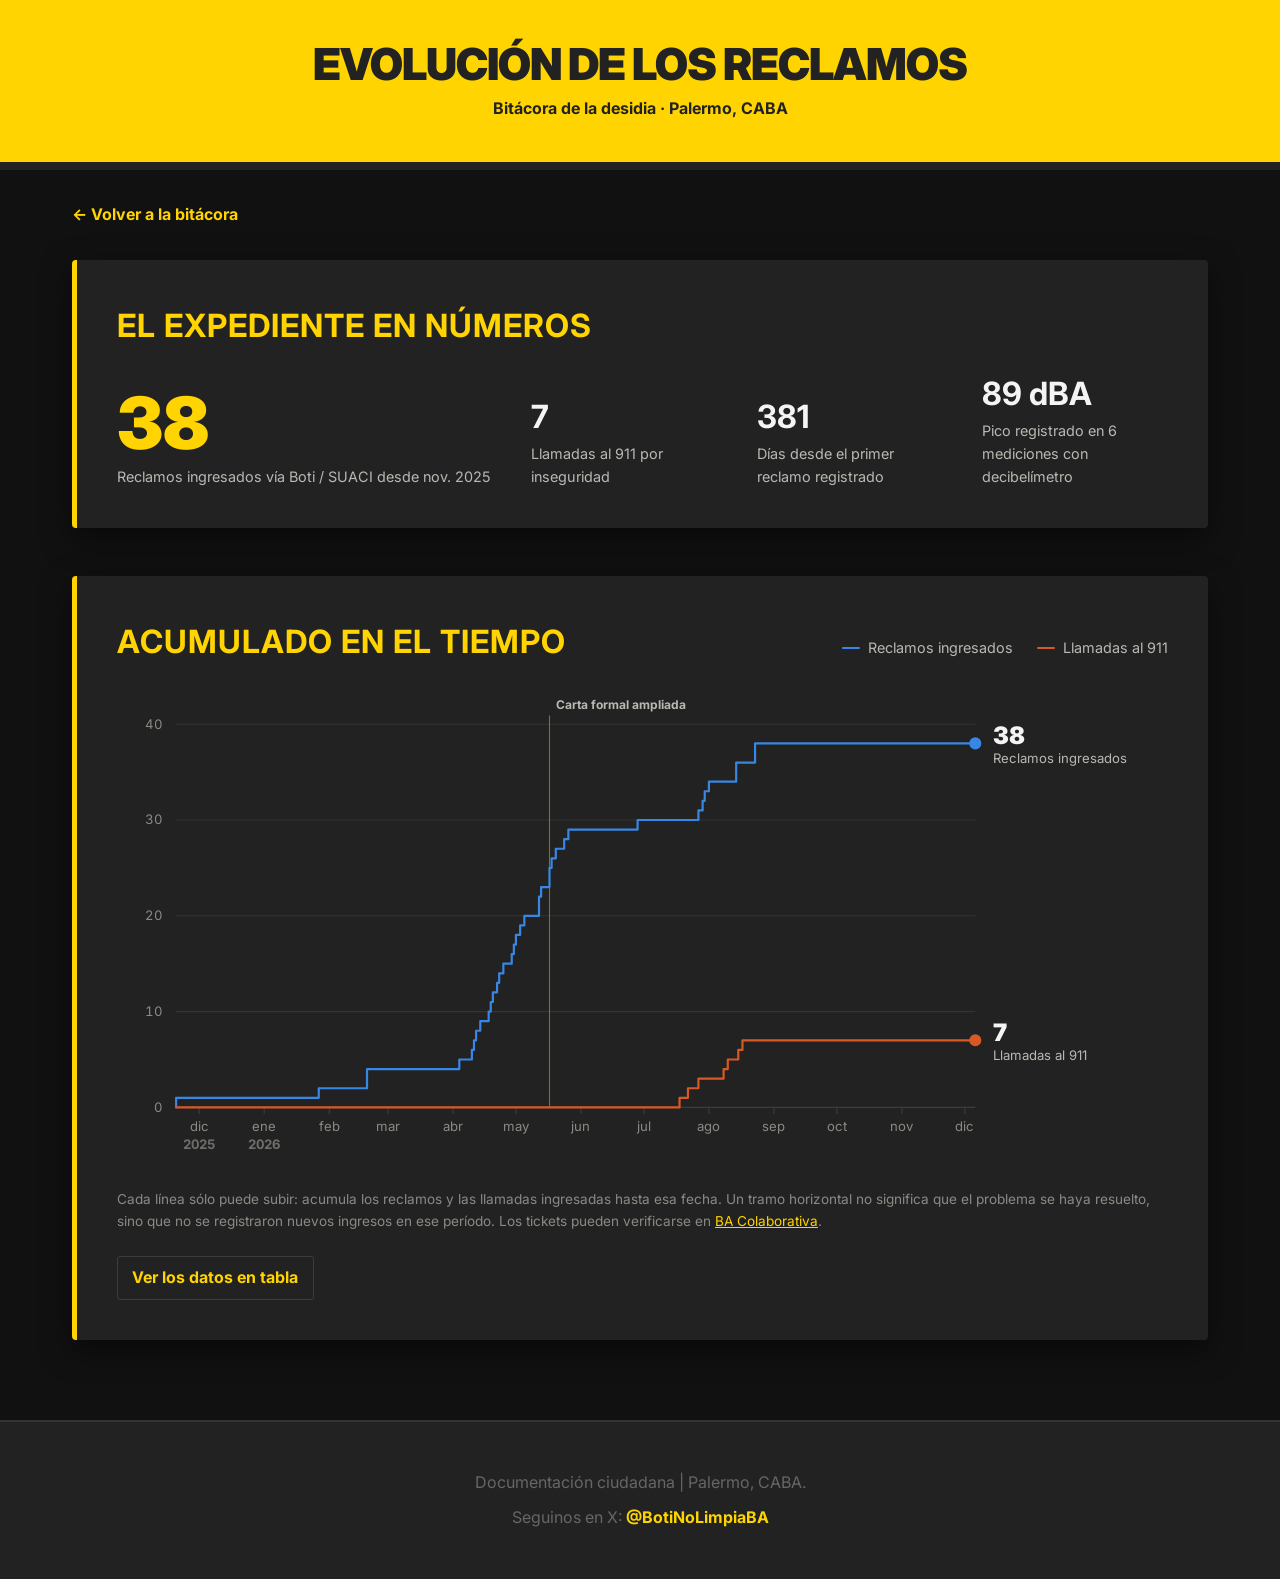
==== evolucion.html @ c47287e2 "add evolucion.html: cumulative claims and 911 calls chart Separate view so the main logbook stays un" ====
<!DOCTYPE html>
<html lang="es">
<head>
    <meta charset="UTF-8">
    <meta name="viewport" content="width=device-width, initial-scale=1.0">
    <title>Evolución de los reclamos | BotiNoLimpia</title>
    <meta name="description" content="Evolución acumulada de los reclamos ingresados ante el Gobierno de la Ciudad y de las llamadas al 911 por inseguridad en torno a los contenedores.">
    <link href="https://fonts.googleapis.com/css2?family=Inter:wght@400;700;900&display=swap" rel="stylesheet">
    <link rel="stylesheet" href="css/style.css?v=20260824">
    <style>
        .viz-root {
            /* Slots categoricos validados para superficie oscura #222222
               (validate_palette.js --mode dark: todos los checks PASS) */
            --series-1: #3987e5;
            --series-2: #d95926;
            --surface-1: #222222;
            --grid: #333333;
            --text-secondary: #b9b9b3;
            --text-muted: #8a8a84;
        }

        .subhead {
            background-color: var(--caba-yellow);
            color: var(--caba-black);
            padding: 2.5rem 2rem;
            text-align: center;
            border-bottom: 8px solid var(--caba-black);
        }
        .subhead h1 {
            font-size: 2.75rem;
            font-weight: 900;
            letter-spacing: -1px;
            text-transform: uppercase;
            line-height: 1.1;
        }
        .subhead p { font-weight: 700; margin-top: 0.5rem; }
        .back-link {
            display: inline-block;
            margin-bottom: 2rem;
            color: var(--caba-yellow);
            text-decoration: none;
            font-weight: 700;
        }
        .back-link:hover { text-decoration: underline; }

        /* --- Cifras --- */
        .stats { display: flex; flex-wrap: wrap; gap: 2.5rem; align-items: flex-end; }
        .hero-figure { flex: 0 0 auto; }
        .hero-figure .value {
            font-size: 4.5rem;
            font-weight: 900;
            line-height: 1;
            color: var(--caba-yellow);
        }
        .stat { flex: 1 1 150px; min-width: 150px; }
        .stat .value { font-size: 2rem; font-weight: 700; line-height: 1.2; }
        .label { color: var(--text-secondary); font-size: 0.9rem; margin-top: 0.35rem; }

        /* --- Grafico --- */
        .chart-head {
            display: flex; flex-wrap: wrap; gap: 1rem;
            justify-content: space-between; align-items: baseline;
            margin-bottom: 1.25rem;
        }
        .legend { display: flex; gap: 1.5rem; flex-wrap: wrap; }
        .legend-item {
            display: inline-flex; align-items: center; gap: 0.5rem;
            color: var(--text-secondary); font-size: 0.9rem;
        }
        .chart-wrap { position: relative; }
        #chart { width: 100%; height: auto; display: block; overflow: visible; }
        #chart:focus-visible { outline: 2px solid var(--caba-yellow); outline-offset: 4px; }

        .grid-line { stroke: var(--grid); stroke-width: 1; }
        .axis-rule { stroke: #3d3d3d; stroke-width: 1; }
        .tick { fill: var(--text-muted); font-size: 12px; font-variant-numeric: tabular-nums; }
        .tick-y { text-anchor: end; }
        .tick-x { text-anchor: middle; }
        .tick-year { fill: #6f6f6a; font-weight: 700; }

        .milestone-rule { stroke: var(--caba-yellow); stroke-width: 1; opacity: 0.45; }
        .milestone-label { fill: var(--text-secondary); font-size: 11px; font-weight: 700; }

        .serie-line { fill: none; stroke-width: 2; stroke-linejoin: round; stroke-linecap: round; }
        .serie-dot { stroke: var(--surface-1); stroke-width: 2; }
        .hover-dot { stroke: var(--surface-1); stroke-width: 2; pointer-events: none; }
        .s1 { stroke: var(--series-1); }
        .s1.serie-dot, .s1.hover-dot { fill: var(--series-1); }
        .s2 { stroke: var(--series-2); }
        .s2.serie-dot, .s2.hover-dot { fill: var(--series-2); }

        .end-value { fill: var(--text-light); font-size: 22px; font-weight: 900; }
        .end-label { fill: var(--text-secondary); font-size: 12px; }
        .crosshair { stroke: #5a5a55; stroke-width: 1; pointer-events: none; }
        .hit-area { cursor: crosshair; }

        #tooltip {
            position: absolute; top: 0; pointer-events: none;
            background: #111111; border: 1px solid #3d3d3d; border-radius: 4px;
            padding: 0.6rem 0.75rem; font-size: 0.85rem; min-width: 150px;
            box-shadow: 0 6px 18px rgba(0,0,0,0.6);
        }
        .tt-date { color: var(--text-muted); font-size: 0.78rem; margin-bottom: 0.4rem; }
        .tt-row { display: flex; align-items: center; gap: 0.45rem; line-height: 1.7; }
        .tt-row strong { font-size: 1rem; font-variant-numeric: tabular-nums; }
        .tt-row span { color: var(--text-secondary); }

        .chart-note { color: var(--text-muted); font-size: 0.85rem; margin-top: 1.25rem; }
        .table-toggle {
            margin-top: 1.5rem; background: none; font: inherit; font-weight: 700;
            color: var(--caba-yellow); border: 1px solid #3d3d3d; border-radius: 3px;
            padding: 0.5rem 0.9rem; cursor: pointer;
        }
        .table-toggle:hover { border-color: var(--caba-yellow); }
        #evolucion-table .num { text-align: right; font-variant-numeric: tabular-nums; }
        #chart-error { color: var(--glitch-red); font-weight: 700; }

        @media (max-width: 700px) {
            .subhead h1 { font-size: 1.9rem; }
            .hero-figure .value { font-size: 3.25rem; }
        }
    </style>
</head>
<body>
    <header class="subhead">
        <h1>Evolución de los reclamos</h1>
        <p>Bitácora de la desidia · Palermo, CABA</p>
    </header>

    <main class="container viz-root">
        <a class="back-link" href="index.html">← Volver a la bitácora</a>

        <section class="card">
            <h3>El expediente en números</h3>
            <div class="stats">
                <div class="hero-figure">
                    <div class="value" id="hero-value">—</div>
                    <div class="label">Reclamos ingresados vía Boti / SUACI desde nov. 2025</div>
                </div>
                <div class="stat">
                    <div class="value" id="stat-911">—</div>
                    <div class="label">Llamadas al 911 por inseguridad</div>
                </div>
                <div class="stat">
                    <div class="value" id="stat-dias">—</div>
                    <div class="label">Días desde el primer reclamo registrado</div>
                </div>
                <div class="stat">
                    <div class="value" id="stat-dba">—</div>
                    <div class="label" id="stat-dba-label">Pico registrado con decibelímetro</div>
                </div>
            </div>
        </section>

        <section class="card">
            <div class="chart-head">
                <h3 style="margin-bottom:0">Acumulado en el tiempo</h3>
                <div class="legend" id="legend"></div>
            </div>

            <div class="chart-wrap">
                <svg id="chart" role="img" tabindex="0"
                     aria-label="Gráfico acumulado de reclamos ingresados y llamadas al 911 desde noviembre de 2025. Use las flechas izquierda y derecha para recorrer las fechas."></svg>
                <div id="tooltip" role="status" aria-live="polite" aria-hidden="true" hidden></div>
            </div>

            <p id="chart-error" hidden>No se pudieron cargar los datos de la bitácora.</p>

            <p class="chart-note">
                Cada línea sólo puede subir: acumula los reclamos y las llamadas ingresadas hasta esa fecha.
                Un tramo horizontal no significa que el problema se haya resuelto, sino que no se registraron
                nuevos ingresos en ese período. Los tickets pueden verificarse en
                <a href="https://bacolaborativa.buenosaires.gob.ar/" target="_blank" style="color: var(--caba-yellow)">BA Colaborativa</a>.
            </p>

            <button class="table-toggle" id="table-toggle" aria-expanded="false" aria-controls="evolucion-table">
                Ver los datos en tabla
            </button>

            <div class="table-responsive" id="evolucion-table" hidden>
                <table>
                    <caption class="visually-hidden">Reclamos y llamadas al 911 por mes, con su acumulado</caption>
                    <thead>
                        <tr>
                            <th scope="col">Mes</th>
                            <th scope="col">Reclamos</th>
                            <th scope="col">Acum.</th>
                            <th scope="col">Llamadas 911</th>
                            <th scope="col">Acum.</th>
                        </tr>
                    </thead>
                    <tbody id="evolucion-body"></tbody>
                </table>
            </div>
        </section>
    </main>

    <footer>
        <p>Documentación ciudadana | Palermo, CABA.</p>
        <p style="margin-top: 10px;">Seguinos en X: <a href="https://x.com/BotiNoLimpiaBA" target="_blank" style="color: var(--caba-yellow); text-decoration: none; font-weight: bold;">@BotiNoLimpiaBA</a></p>
    </footer>

    <script src="js/evolucion.js?v=20260824"></script>
    <script>
        const toggle = document.getElementById('table-toggle');
        const tableWrap = document.getElementById('evolucion-table');
        toggle.addEventListener('click', () => {
            const open = tableWrap.hidden;
            tableWrap.hidden = !open;
            toggle.setAttribute('aria-expanded', String(open));
            toggle.textContent = open ? 'Ocultar la tabla' : 'Ver los datos en tabla';
        });
    </script>
</body>
</html>
---- css/style.css ----
:root {
    --caba-yellow: #FFD400;
    --caba-black: #222222;
    --bg-dark: #111111;
    --text-light: #F4F4F4;
    --glitch-red: #ff003c;
    --glitch-blue: #00e5ff;
}

* {
    box-sizing: border-box;
    margin: 0;
    padding: 0;
}

body {
    font-family: 'Inter', sans-serif;
    background-color: var(--bg-dark);
    color: var(--text-light);
    line-height: 1.6;
}

.container {
    max-width: 1200px;
    margin: 0 auto;
    padding: 2rem;
}

/* Header & Hero */
.hero {
    background-color: var(--caba-yellow);
    color: var(--caba-black);
    text-align: center;
    padding: 4rem 2rem;
    position: relative;
    overflow: hidden;
    border-bottom: 8px solid var(--caba-black);
}

.logo-container {
    margin-bottom: 2rem;
}

.logo {
    max-width: 250px;
    filter: drop-shadow(0 10px 15px rgba(0,0,0,0.3));
    transition: transform 0.3s ease;
}

.logo:hover {
    transform: scale(1.05) rotate(-2deg);
}

.hero-content h1 {
    font-size: 4rem;
    font-weight: 900;
    letter-spacing: -2px;
    text-transform: uppercase;
    margin-bottom: 0.5rem;
}

.hero-content h2 {
    font-size: 2rem;
    font-weight: 700;
    opacity: 0.8;
}

/* Cards */
.card {
    background: var(--caba-black);
    border-left: 5px solid var(--caba-yellow);
    padding: 2.5rem;
    margin-bottom: 3rem;
    box-shadow: 0 10px 30px rgba(0,0,0,0.5);
    border-radius: 4px;
}

.card h3 {
    font-size: 2rem;
    color: var(--caba-yellow);
    margin-bottom: 1.5rem;
    text-transform: uppercase;
    letter-spacing: 1px;
}

.manifesto p {
    font-size: 1.1rem;
    margin-bottom: 1.5rem;
    color: #cccccc;
}

/* Gallery */
.gallery {
    margin-bottom: 4rem;
}

.gallery h3 {
    font-size: 2rem;
    color: var(--caba-yellow);
    margin-bottom: 2rem;
    text-transform: uppercase;
}

.gallery-wrapper {
    overflow: hidden;
    width: 100%;
}

.gallery-grid {
    display: flex;
    gap: 1.5rem;
    width: max-content;
    animation: scroll-gallery 20s linear infinite;
}

.gallery-grid:hover {
    animation-play-state: paused;
}

.gallery-grid a {
    flex: 0 0 auto;
}

.gallery-grid img {
    width: 300px;
    height: 300px;
    object-fit: cover;
    border-radius: 4px;
    border: 2px solid var(--caba-black);
    transition: all 0.3s ease;
    filter: grayscale(80%) contrast(120%);
}

.gallery-grid img:hover {
    transform: translateY(-5px);
    box-shadow: 0 10px 20px rgba(255, 212, 0, 0.2);
    filter: grayscale(0%) contrast(100%);
    border-color: var(--caba-yellow);
}

@keyframes scroll-gallery {
    0% { transform: translateX(0); }
    100% { transform: translateX(calc(-50% - 0.75rem)); }
}

/* Table */
.table-responsive {
    overflow-x: auto;
}

table {
    width: 100%;
    border-collapse: collapse;
    margin-top: 1rem;
}

th, td {
    padding: 1rem;
    text-align: left;
    border-bottom: 1px solid #333;
}

th {
    background-color: #1a1a1a;
    color: var(--caba-yellow);
    font-weight: 700;
    text-transform: uppercase;
    font-size: 0.9rem;
}

tbody tr {
    transition: background-color 0.2s ease;
}

tbody tr:hover {
    background-color: #1f1f1f;
}

td.empty {
    color: #666;
    font-style: italic;
}

/* Status Badges */
.badge {
    display: inline-block;
    padding: 0.25rem 0.5rem;
    border-radius: 3px;
    font-size: 0.8rem;
    font-weight: bold;
}

.badge-warning {
    background-color: var(--caba-yellow);
    color: var(--caba-black);
}

.badge-danger {
    background-color: #ff3333;
    color: white;
}

.badge-alert {
    background-color: #1f7ae0;
    color: white;
}

/* Footer */
footer {
    text-align: center;
    padding: 3rem;
    background-color: var(--caba-black);
    color: #666;
    border-top: 2px solid #333;
}

/* Responsive */
@media (max-width: 768px) {
    .hero-content h1 {
        font-size: 2.5rem;
    }
    .hero-content h2 {
        font-size: 1.5rem;
    }
    .card {
        padding: 1.5rem;
    }
}

/* Accesibilidad */
.visually-hidden {
    position: absolute;
    width: 1px;
    height: 1px;
    margin: -1px;
    padding: 0;
    overflow: hidden;
    clip: rect(0 0 0 0);
    clip-path: inset(50%);
    white-space: nowrap;
    border: 0;
}
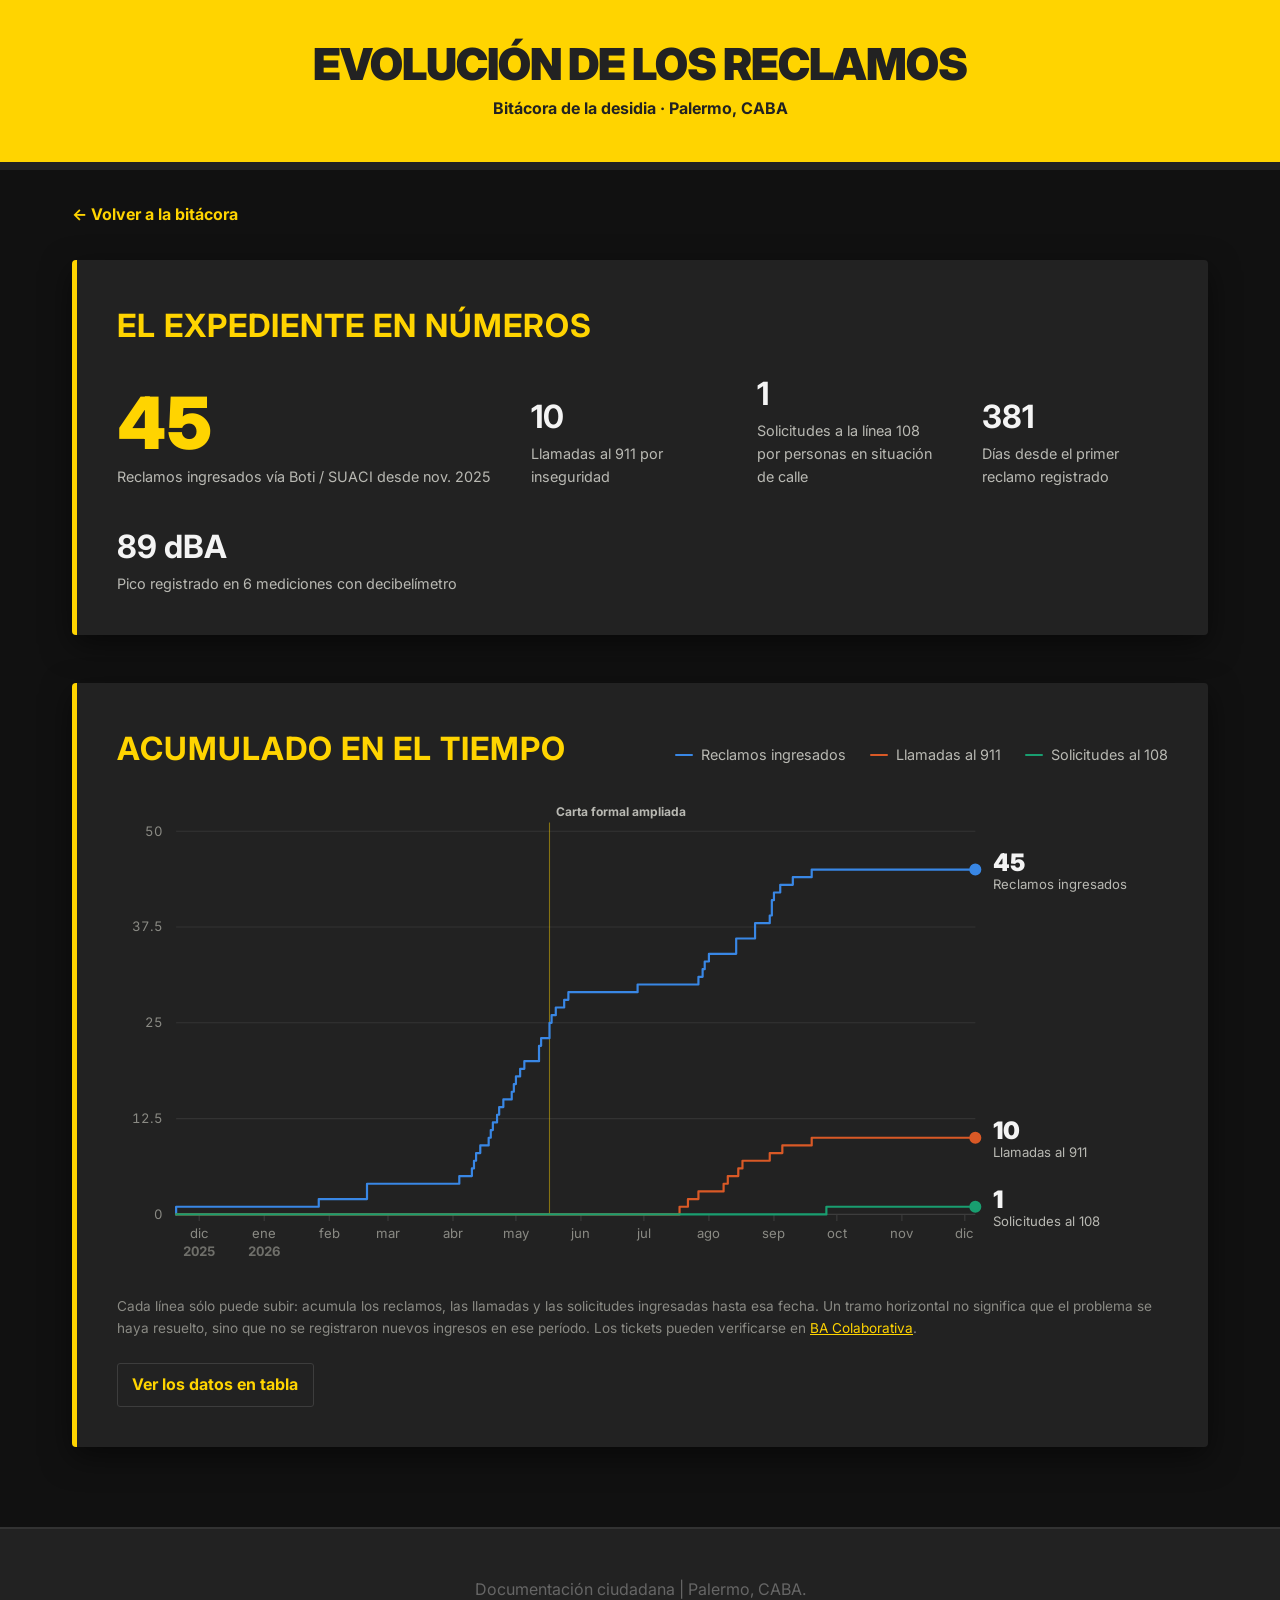
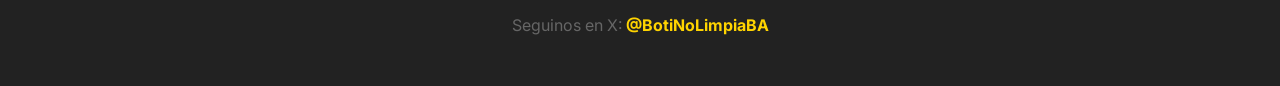
==== commit 24028e16: "add línea 108 request 1862571 (persona en situación de calle, 26/9/2026) - new entry type "108": per" ====
--- a/evolucion.html
+++ b/evolucion.html
@@ -4,15 +4,16 @@
     <meta charset="UTF-8">
     <meta name="viewport" content="width=device-width, initial-scale=1.0">
     <title>Evolución de los reclamos | BotiNoLimpia</title>
-    <meta name="description" content="Evolución acumulada de los reclamos ingresados ante el Gobierno de la Ciudad y de las llamadas al 911 por inseguridad en torno a los contenedores.">
+    <meta name="description" content="Evolución acumulada de los reclamos ingresados ante el Gobierno de la Ciudad y de las llamadas al 911 y solicitudes a la línea 108 en torno a los contenedores.">
     <link href="https://fonts.googleapis.com/css2?family=Inter:wght@400;700;900&display=swap" rel="stylesheet">
-    <link rel="stylesheet" href="css/style.css?v=20260824">
+    <link rel="stylesheet" href="css/style.css?v=20260926">
     <style>
         .viz-root {
             /* Slots categoricos validados para superficie oscura #222222
                (validate_palette.js --mode dark: todos los checks PASS) */
             --series-1: #3987e5;
             --series-2: #d95926;
+            --series-3: #199e70;
             --surface-1: #222222;
             --grid: #333333;
             --text-secondary: #b9b9b3;
@@ -88,6 +89,8 @@
         .s1.serie-dot, .s1.hover-dot { fill: var(--series-1); }
         .s2 { stroke: var(--series-2); }
         .s2.serie-dot, .s2.hover-dot { fill: var(--series-2); }
+        .s3 { stroke: var(--series-3); }
+        .s3.serie-dot, .s3.hover-dot { fill: var(--series-3); }
 
         .end-value { fill: var(--text-light); font-size: 22px; font-weight: 900; }
         .end-label { fill: var(--text-secondary); font-size: 12px; }
@@ -142,6 +145,10 @@
                     <div class="label">Llamadas al 911 por inseguridad</div>
                 </div>
                 <div class="stat">
+                    <div class="value" id="stat-108">—</div>
+                    <div class="label">Solicitudes a la línea 108 por personas en situación de calle</div>
+                </div>
+                <div class="stat">
                     <div class="value" id="stat-dias">—</div>
                     <div class="label">Días desde el primer reclamo registrado</div>
                 </div>
@@ -160,14 +167,14 @@
 
             <div class="chart-wrap">
                 <svg id="chart" role="img" tabindex="0"
-                     aria-label="Gráfico acumulado de reclamos ingresados y llamadas al 911 desde noviembre de 2025. Use las flechas izquierda y derecha para recorrer las fechas."></svg>
+                     aria-label="Gráfico acumulado de reclamos ingresados, llamadas al 911 y solicitudes a la línea 108 desde noviembre de 2025. Use las flechas izquierda y derecha para recorrer las fechas."></svg>
                 <div id="tooltip" role="status" aria-live="polite" aria-hidden="true" hidden></div>
             </div>
 
             <p id="chart-error" hidden>No se pudieron cargar los datos de la bitácora.</p>
 
             <p class="chart-note">
-                Cada línea sólo puede subir: acumula los reclamos y las llamadas ingresadas hasta esa fecha.
+                Cada línea sólo puede subir: acumula los reclamos, las llamadas y las solicitudes ingresadas hasta esa fecha.
                 Un tramo horizontal no significa que el problema se haya resuelto, sino que no se registraron
                 nuevos ingresos en ese período. Los tickets pueden verificarse en
                 <a href="https://bacolaborativa.buenosaires.gob.ar/" target="_blank" style="color: var(--caba-yellow)">BA Colaborativa</a>.
@@ -179,7 +186,7 @@
 
             <div class="table-responsive" id="evolucion-table" hidden>
                 <table>
-                    <caption class="visually-hidden">Reclamos y llamadas al 911 por mes, con su acumulado</caption>
+                    <caption class="visually-hidden">Reclamos, llamadas al 911 y solicitudes al 108 por mes, con su acumulado</caption>
                     <thead>
                         <tr>
                             <th scope="col">Mes</th>
@@ -187,6 +194,8 @@
                             <th scope="col">Acum.</th>
                             <th scope="col">Llamadas 911</th>
                             <th scope="col">Acum.</th>
+                            <th scope="col">Línea 108</th>
+                            <th scope="col">Acum.</th>
                         </tr>
                     </thead>
                     <tbody id="evolucion-body"></tbody>
@@ -200,7 +209,7 @@
         <p style="margin-top: 10px;">Seguinos en X: <a href="https://x.com/BotiNoLimpiaBA" target="_blank" style="color: var(--caba-yellow); text-decoration: none; font-weight: bold;">@BotiNoLimpiaBA</a></p>
     </footer>
 
-    <script src="js/evolucion.js?v=20260824"></script>
+    <script src="js/evolucion.js?v=20260926"></script>
     <script>
         const toggle = document.getElementById('table-toggle');
         const tableWrap = document.getElementById('evolucion-table');
--- a/css/style.css
+++ b/css/style.css
@@ -202,6 +202,11 @@
 
 .badge-alert {
     background-color: #1f7ae0;
+    color: white;
+}
+
+.badge-social {
+    background-color: #199e70;
     color: white;
 }
 
